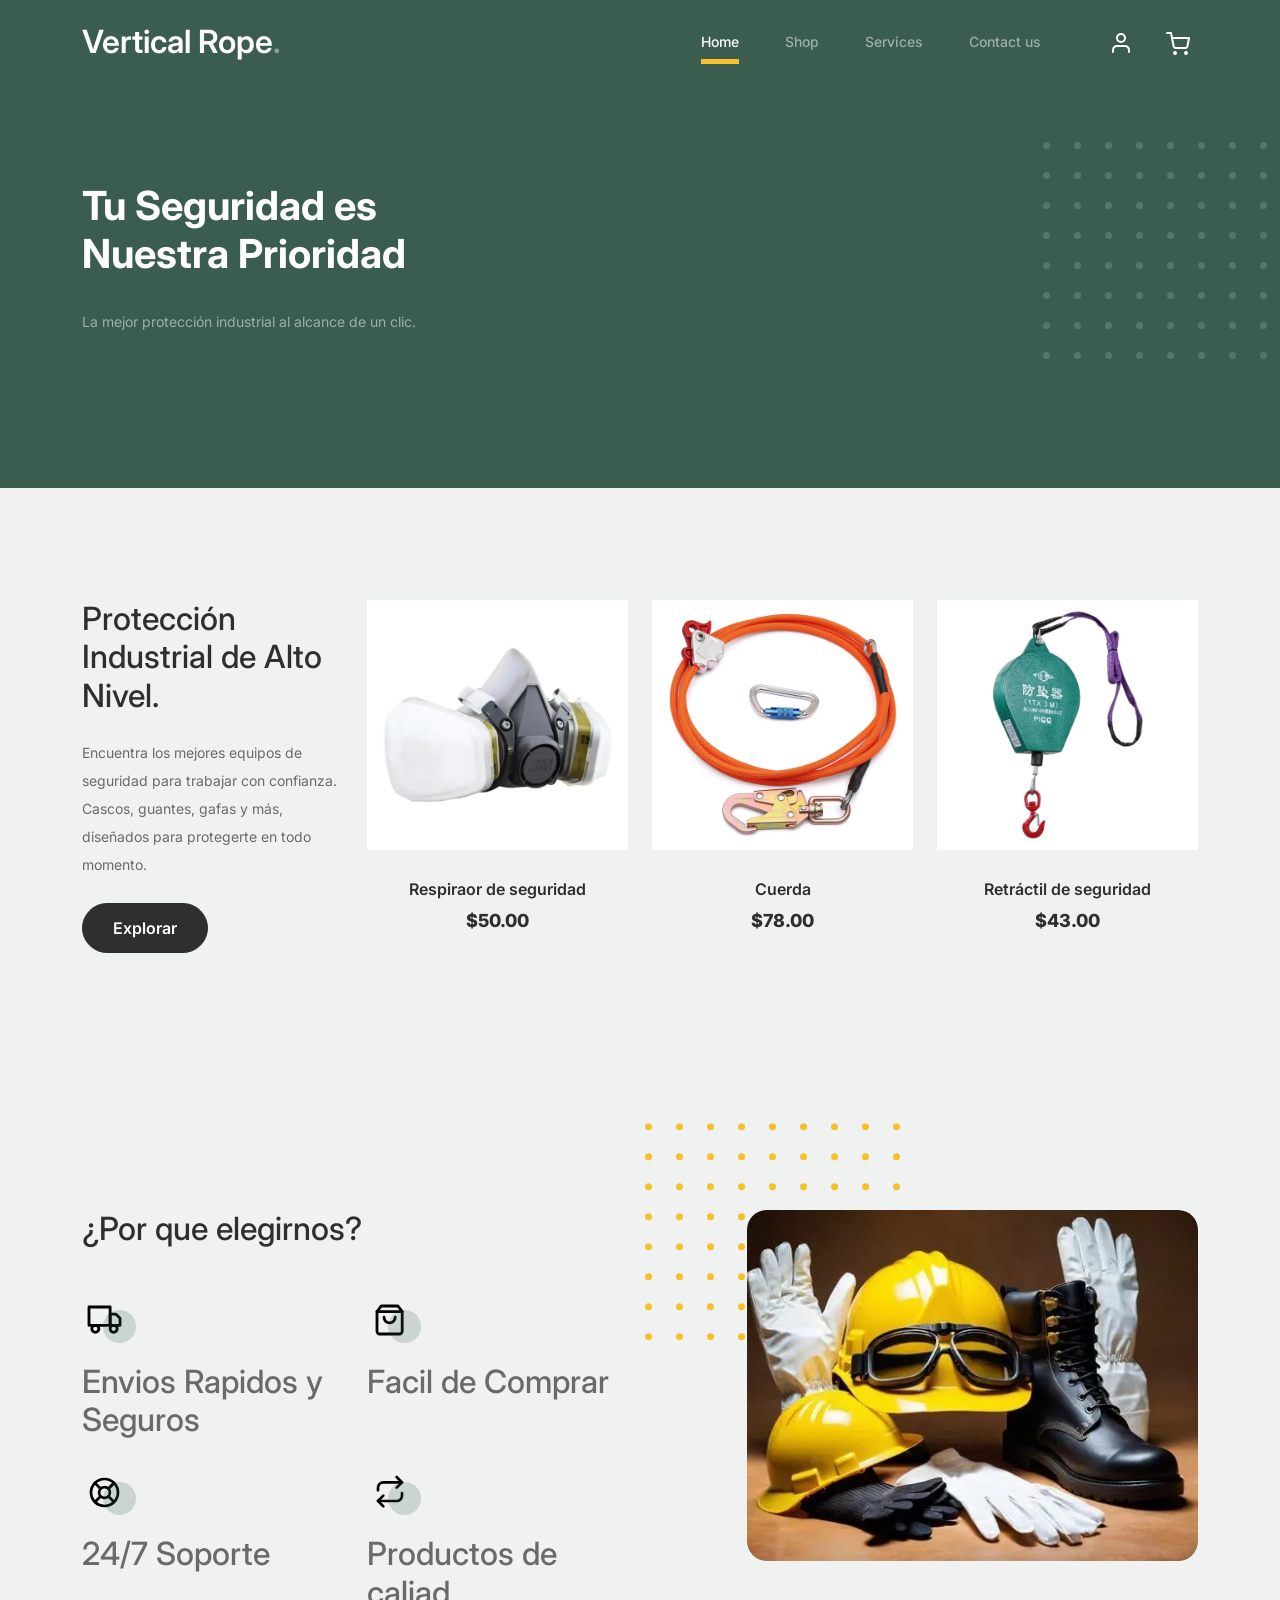
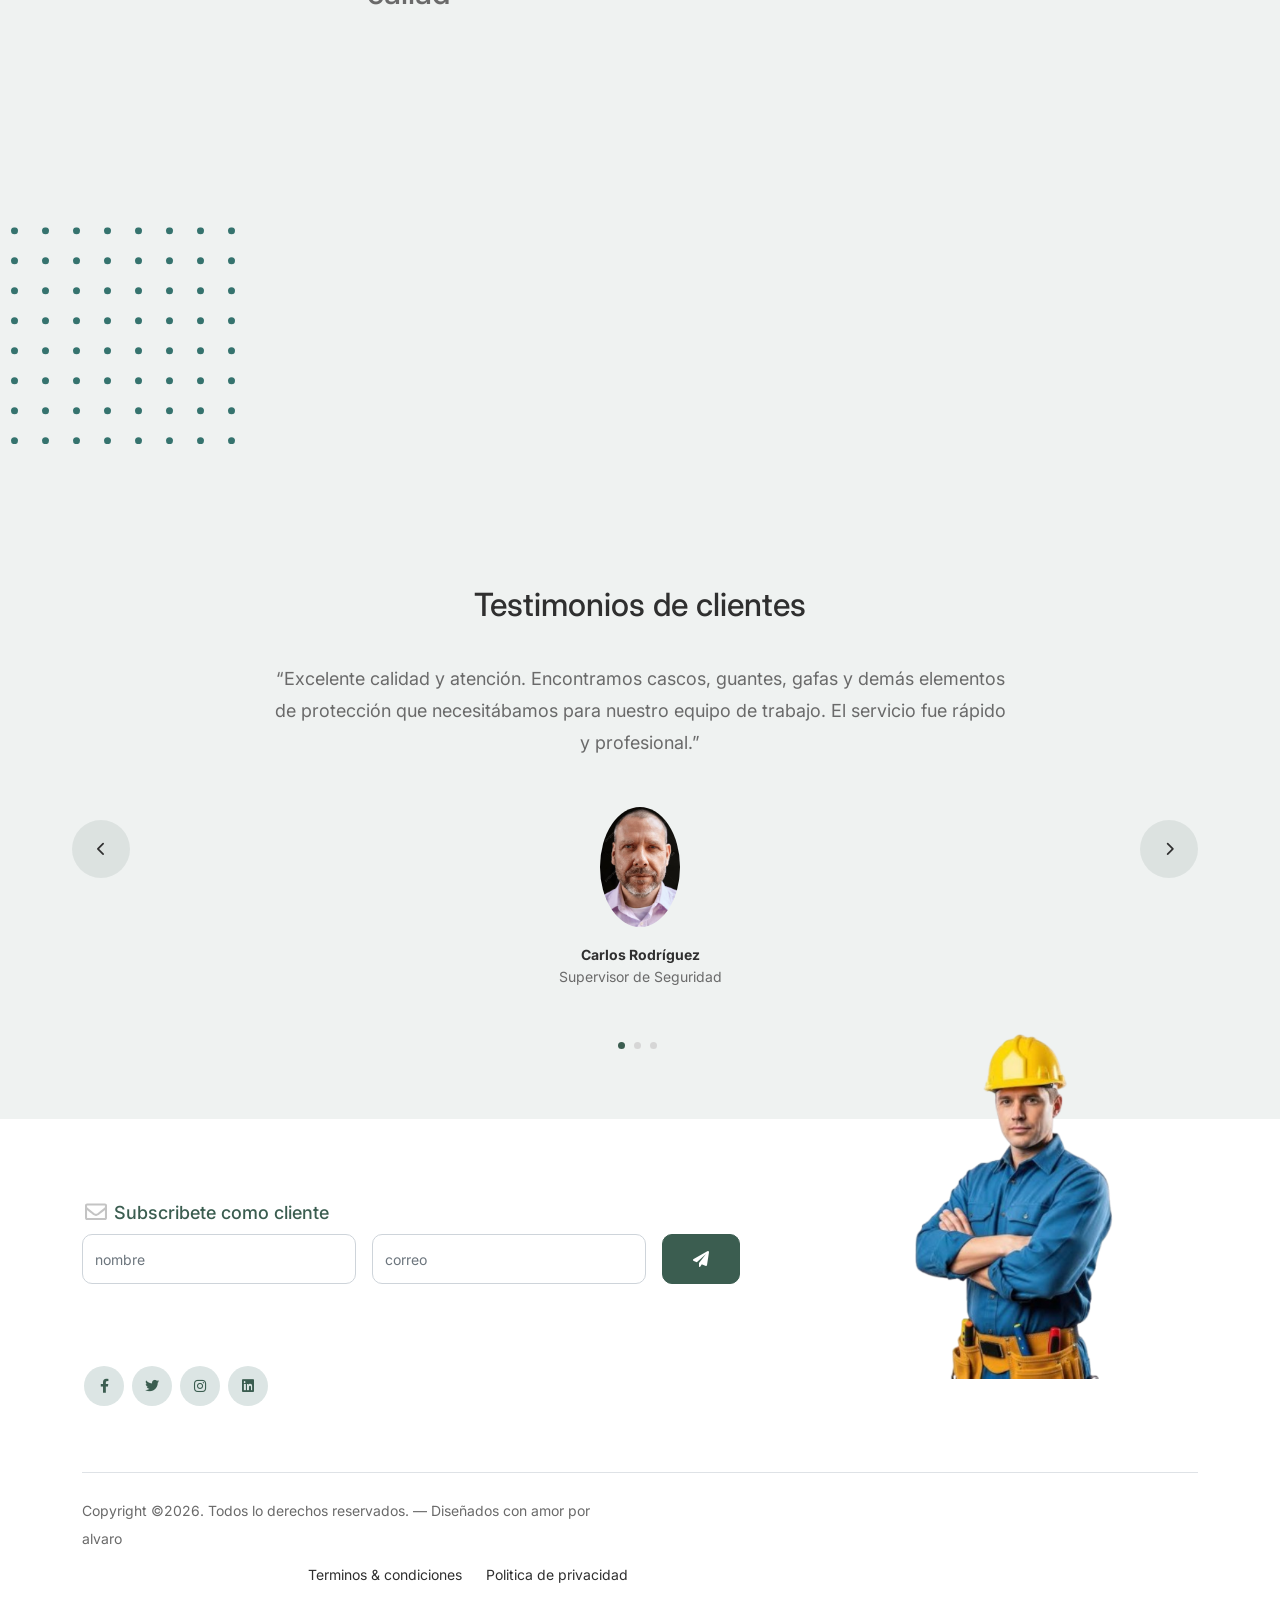
==== index.html @ b24cdbd2 "first commit" ====
<!-- /*
* Bootstrap 5
* Template Name: Furni
* Template Author: Untree.co
* Template URI: https://untree.co/
* License: https://creativecommons.org/licenses/by/3.0/
*/ -->
<!doctype html>
<html lang="en">
<head>
  <meta charset="utf-8">
  <meta name="viewport" content="width=device-width, initial-scale=1, shrink-to-fit=no">
  <meta name="author" content="Untree.co">
  <link rel="shortcut icon" href="favicon.png">

  <meta name="description" content="" />
  <meta name="keywords" content="bootstrap, bootstrap4" />

		<!-- Bootstrap CSS -->
		<link href="css/bootstrap.min.css" rel="stylesheet">
		<link href="https://cdnjs.cloudflare.com/ajax/libs/font-awesome/6.0.0-beta3/css/all.min.css" rel="stylesheet">
		<link href="css/tiny-slider.css" rel="stylesheet">
		<link href="css/style.css" rel="stylesheet">
		<title>Furni Free Bootstrap 5 Template for Furniture and Interior Design Websites by Untree.co </title>
	</head>

	<body>

		<!-- Start Header/Navigation -->
		<nav class="custom-navbar navbar navbar navbar-expand-md navbar-dark bg-dark" arial-label="Furni navigation bar">

			<div class="container">
				<a class="navbar-brand" href="index.html">Vertical Rope<span>.</span></a>

				<button class="navbar-toggler" type="button" data-bs-toggle="collapse" data-bs-target="#navbarsFurni" aria-controls="navbarsFurni" aria-expanded="false" aria-label="Toggle navigation">
					<span class="navbar-toggler-icon"></span>
				</button>

				<div class="collapse navbar-collapse" id="navbarsFurni">
					<ul class="custom-navbar-nav navbar-nav ms-auto mb-2 mb-md-0">
						<li class="nav-item active">
							<a class="nav-link" href="index.html">Home</a>
						</li>
						<li><a class="nav-link" href="shop.html">Shop</a></li>
					
						<li><a class="nav-link" href="services.html">Services</a></li>
						<li><a class="nav-link" href="contact.html">Contact us</a></li>
					</ul>

					<ul class="custom-navbar-cta navbar-nav mb-2 mb-md-0 ms-5">
						<li><a class="nav-link" href="#"><img src="images/user.svg"></a></li>
						<li><a class="nav-link" href="cart.html"><img src="images/cart.svg"></a></li>
					</ul>
				</div>
			</div>
				
		</nav>
		<!-- End Header/Navigation -->

		<!-- Start Hero Section -->
			<div class="hero">
				<div class="container">
					<div class="row justify-content-between">
						<div class="col-lg-5">
							<div class="intro-excerpt">
							
								<h1><span clsas="d-block">Tu Seguridad es Nuestra Prioridad</span></h1>
								<p class="mb-4">La mejor protección industrial al alcance de un clic.</p>
						
							</div>
						</div>
						<div class="col-lg-7">
							<div class="hero-img-wrap">
							</div>
						</div>
					</div>
				</div>
			</div>
		<!-- End Hero Section -->

		<!-- Start Product Section -->
		<div class="product-section">
			<div class="container">
				<div class="row">

					<!-- Start Column 1 -->
					<div class="col-md-12 col-lg-3 mb-5 mb-lg-0">
						<h2 class="mb-4 section-title">Protección Industrial de Alto Nivel.</h2>
						<p class="mb-4"> Encuentra los mejores equipos de seguridad para trabajar con confianza. Cascos, guantes, gafas y más, diseñados para protegerte en todo momento.</p>
						<p><a href="shop.html" class="btn">Explorar</a></p>
					</div> 
					<!-- End Column 1 -->

					<!-- Start Column 2 -->
					<div class="col-12 col-md-4 col-lg-3 mb-5 mb-md-0">
						<a class="product-item" href="cart.html">
							<img src="images/product-1.png" class="img-fluid product-thumbnail">
							<h3 class="product-title">Respiraor de seguridad</h3>
							<strong class="product-price">$50.00</strong>

							<span class="icon-cross">
								<img src="images/cross.svg" class="img-fluid">
							</span>
						</a>
					</div> 
					<!-- End Column 2 -->

					<!-- Start Column 3 -->
					<div class="col-12 col-md-4 col-lg-3 mb-5 mb-md-0">
						<a class="product-item" href="cart.html">
							<img src="images/product-2.png" class="img-fluid product-thumbnail">
							<h3 class="product-title">Cuerda </h3>
							<strong class="product-price">$78.00</strong>

							<span class="icon-cross">
								<img src="images/cross.svg" class="img-fluid">
							</span>
						</a>
					</div>
					<!-- End Column 3 -->

					<!-- Start Column 4 -->
					<div class="col-12 col-md-4 col-lg-3 mb-5 mb-md-0">
						<a class="product-item" href="cart.html">
							<img src="images/product-3.png" class="img-fluid product-thumbnail">
							<h3 class="product-title">Retráctil de seguridad</h3>
							<strong class="product-price">$43.00</strong>

							<span class="icon-cross">
								<img src="images/cross.svg" class="img-fluid">
							</span>
						</a>
					</div>
					<!-- End Column 4 -->

				</div>
			</div>
		</div>
		<!-- End Product Section -->

		<!-- Start Why Choose Us Section -->
		<div class="why-choose-section">
			<div class="container">
				<div class="row justify-content-between">
					<div class="col-lg-6">
						<h2 class="section-title">¿Por que elegirnos? </h2>

						<div class="row my-5">
							<div class="col-6 col-md-6">
								<div class="feature">
									<div class="icon">
										<img src="images/truck.svg" alt="Image" class="imf-fluid">
									</div>
									<h2> Envios Rapidos y Seguros</h2>
								</div>
							</div>

							<div class="col-6 col-md-6">
								<div class="feature">
									<div class="icon">
										<img src="images/bag.svg" alt="Image" class="imf-fluid">
									</div>
									<h2>Facil de Comprar</h3>
								</div>
							</div>

							<div class="col-6 col-md-6">
								<div class="feature">
									<div class="icon">
										<img src="images/support.svg" alt="Image" class="imf-fluid">
									</div>
									<h2>24/7 Soporte</h2>
								</div>
							</div>

							<div class="col-6 col-md-6">
								<div class="feature">
									<div class="icon">
										<img src="images/return.svg" alt="Image" class="imf-fluid">
									</div>
									<h2>Productos de caliad</h2>
								</div>
							</div>

						</div>
					</div>

					<div class="col-lg-5">
						<div class="img-wrap">
							<img src="images/why-choose-us-img.jpg" alt="Image" class="img-fluid">
						</div>
					</div>

				</div>
			</div>
		</div>
		<!-- End Why Choose Us Section -->

		<!-- Start We Help Section -->
		<div class="we-help-section">
			<div class="container">
				<div class="row justify-content-between">
					<div class="col-lg-7 mb-5 mb-lg-0">
						<div class="imgs-grid">
		
				</div>
			</div>
		</div>
		<!-- End We Help Section -->

		<!-- Start Popular Product -->
		<div class="popular-product">
			<div class="container">
				<div class="row">

					
						</div>
					</div>

				</div>
			</div>
		</div>
		<!-- End Popular Product -->

		<!-- Start Testimonial Slider -->
		<div class="testimonial-section">
			<div class="container">
				<div class="row">
					<div class="col-lg-7 mx-auto text-center">
						<h2 class="section-title">Testimonios de clientes </h2>
					</div>
				</div>

				<div class="row justify-content-center">
					<div class="col-lg-12">
						<div class="testimonial-slider-wrap text-center">

							<div id="testimonial-nav">
								<span class="prev" data-controls="prev"><span class="fa fa-chevron-left"></span></span>
								<span class="next" data-controls="next"><span class="fa fa-chevron-right"></span></span>
							</div>

							<div class="testimonial-slider">
								
								<div class="item">
									<div class="row justify-content-center">
										<div class="col-lg-8 mx-auto">

											<div class="testimonial-block text-center">
												<blockquote class="mb-5">
													<p>“Excelente calidad y atención. Encontramos cascos, guantes, gafas y demás elementos de protección que necesitábamos para nuestro equipo de trabajo. El servicio fue rápido y profesional.”</p>
												</blockquote>

												<div class="author-info">
													<div class="author-pic">
														<img src="images/person-1.png" alt="Maria Jones" class="img-fluid">
													</div>
													<h3 class="font-weight-bold">Carlos Rodríguez</h3>
													<span class="position d-block mb-3">Supervisor de Seguridad</span>
												</div>
											</div>

										</div>
									</div>
								</div> 
								<!-- END item -->

								<div class="item">
									<div class="row justify-content-center">
										<div class="col-lg-8 mx-auto">

											<div class="testimonial-block text-center">
												<blockquote class="mb-5">
													<p>“Nos ayudaron a elegir los equipos adecuados para proteger a nuestros trabajadores. La asesoría fue muy buena y los productos cumplen con lo que necesitábamos.”
— María Gómez, Coordinadora de Recursos Humanos</p>
												</blockquote>

												<div class="author-info">
													<div class="author-pic">
														<img src="images/person-2.png" alt="Maria Jones" class="img-fluid">
													</div>
													<h3 class="font-weight-bold">María Gómez</h3>
													<span class="position d-block mb-3">Coordinadora de Recursos Humanos</span>
												</div>
											</div>

										</div>
									</div>
								</div> 
								<!-- END item -->

								<div class="item">
									<div class="row justify-content-center">
										<div class="col-lg-8 mx-auto">

											<div class="testimonial-block text-center">
												<blockquote class="mb-5">
													<p>“Muy satisfechos con el servicio. Además de ofrecer elementos de protección industrial, brindan una excelente asesoría para mejorar la seguridad en el lugar de trabajo.”</p>
												</blockquote>

												<div class="author-info">
													<div class="author-pic">
														<img src="images/person-3.png" alt="Maria Jones" class="img-fluid">
													</div>
													<h3 class="font-weight-bold">Andrés Martínez </h3>
													<span class="position d-block mb-3">Administrador de Empresa.</span>
												</div>
											</div>

										</div>
									</div>
								</div> 
								<!-- END item -->

							</div>

						</div>
					</div>
				</div>
			</div>
		</div>
		<!-- End Testimonial Slider -->
		 		<!-- Start Footer Section -->
		<footer class="footer-section">
			<div class="container relative">

				<div class="sofa-img">
					<img src="images/sofa.png" alt="Image" class="img-fluid">
				</div>

				<div class="row">
					<div class="col-lg-8">
						<div class="subscription-form">
							<h3 class="d-flex align-items-center"><span class="me-1"><img src="images/envelope-outline.svg" alt="Image" class="img-fluid"></span><span>Subscribete como cliente </span></h3>

							<form action="#" class="row g-3">
								<div class="col-auto">
									<input type="text" class="form-control" placeholder="nombre">
								</div>
								<div class="col-auto">
									<input type="email" class="form-control" placeholder="correo ">
								</div>
								<div class="col-auto">
									<button class="btn btn-primary">
										<span class="fa fa-paper-plane"></span>
									</button>
								</div>
							</form>

						</div>
					</div>
				</div>

				<div class="row g-5 mb-5">
					<div class="col-lg-4">
	
						<ul class="list-unstyled custom-social">
							<li><a href="#"><span class="fa fa-brands fa-facebook-f"></span></a></li>
							<li><a href="#"><span class="fa fa-brands fa-twitter"></span></a></li>
							<li><a href="#"><span class="fa fa-brands fa-instagram"></span></a></li>
							<li><a href="#"><span class="fa fa-brands fa-linkedin"></span></a></li>
						</ul>
					</div>

					

					
				</div>

				<div class="border-top copyright">
					<div class="row pt-4">
						<div class="col-lg-6">
							<p class="mb-2 text-center text-lg-start">Copyright &copy;<script>document.write(new Date().getFullYear());</script>. Todos lo derechos reservados. &mdash; Diseñados con amor por  </a> alvaro<a </a>  <!-- License information: https://untree.co/license/ -->
            </p>
						</div>

						<div class="col-lg-6 text-center text-lg-end">
							<ul class="list-unstyled d-inline-flex ms-auto">
								<li class="me-4"><a href="#">Terminos &amp; condiciones </a></li>
								<li><a href="#">Politica de privacidad</a></li>
							</ul>
						</div>

					</div>
				</div>

			</div>
		</footer>
		<!-- End Footer Section -->	


		

					<div class="col-md-6 text-start text-md-end">
					</div>
				</div>


				</div>
			</div>
		</div>

		<!-- Start Footer Section -->
		<footer class="footer-section">
			<div class="container relative">

				

					


		<script src="js/bootstrap.bundle.min.js"></script>
		<script src="js/tiny-slider.js"></script>
		<script src="js/custom.js"></script>
	</body>

</html>
---- css/tiny-slider.css ----
.tns-outer{padding:0 !important}.tns-outer [hidden]{display:none !important}.tns-outer [aria-controls],.tns-outer [data-action]{cursor:pointer}.tns-slider{-webkit-transition:all 0s;-moz-transition:all 0s;transition:all 0s}.tns-slider>.tns-item{-webkit-box-sizing:border-box;-moz-box-sizing:border-box;box-sizing:border-box}.tns-horizontal.tns-subpixel{white-space:nowrap}.tns-horizontal.tns-subpixel>.tns-item{display:inline-block;vertical-align:top;white-space:normal}.tns-horizontal.tns-no-subpixel:after{content:'';display:table;clear:both}.tns-horizontal.tns-no-subpixel>.tns-item{float:left}.tns-horizontal.tns-carousel.tns-no-subpixel>.tns-item{margin-right:-100%}.tns-no-calc{position:relative;left:0}.tns-gallery{position:relative;left:0;min-height:1px}.tns-gallery>.tns-item{position:absolute;left:-100%;-webkit-transition:transform 0s, opacity 0s;-moz-transition:transform 0s, opacity 0s;transition:transform 0s, opacity 0s}.tns-gallery>.tns-slide-active{position:relative;left:auto !important}.tns-gallery>.tns-moving{-webkit-transition:all 0.25s;-moz-transition:all 0.25s;transition:all 0.25s}.tns-autowidth{display:inline-block}.tns-lazy-img{-webkit-transition:opacity 0.6s;-moz-transition:opacity 0.6s;transition:opacity 0.6s;opacity:0.6}.tns-lazy-img.tns-complete{opacity:1}.tns-ah{-webkit-transition:height 0s;-moz-transition:height 0s;transition:height 0s}.tns-ovh{overflow:hidden}.tns-visually-hidden{position:absolute;left:-10000em}.tns-transparent{opacity:0;visibility:hidden}.tns-fadeIn{opacity:1;filter:alpha(opacity=100);z-index:0}.tns-normal,.tns-fadeOut{opacity:0;filter:alpha(opacity=0);z-index:-1}.tns-vpfix{white-space:nowrap}.tns-vpfix>div,.tns-vpfix>li{display:inline-block}.tns-t-subp2{margin:0 auto;width:310px;position:relative;height:10px;overflow:hidden}.tns-t-ct{width:2333.3333333%;width:-webkit-calc(100% * 70 / 3);width:-moz-calc(100% * 70 / 3);width:calc(100% * 70 / 3);position:absolute;right:0}.tns-t-ct:after{content:'';display:table;clear:both}.tns-t-ct>div{width:1.4285714%;width:-webkit-calc(100% / 70);width:-moz-calc(100% / 70);width:calc(100% / 70);height:10px;float:left}

/*# sourceMappingURL=sourcemaps/tiny-slider.css.map */
---- css/style.css ----
/*
* Template Name: UntreeStore
* Template Author: Untree.co
* Author URI: https://untree.co/
* License: https://creativecommons.org/licenses/by/3.0/
*/
@import url("https://fonts.googleapis.com/css2?family=Inter:wght@400;500;600;700;800&display=swap");
body {
  overflow-x: hidden;
  position: relative; }

body {
  font-family: "Inter", sans-serif;
  font-weight: 400;
  line-height: 28px;
  color: #6a6a6a;
  font-size: 14px;
  background-color: #eff2f1; }

a {
  text-decoration: none;
  -webkit-transition: .3s all ease;
  -o-transition: .3s all ease;
  transition: .3s all ease;
  color: #2f2f2f;
  text-decoration: underline; }
  a:hover {
    color: #2f2f2f;
    text-decoration: none; }
  a.more {
    font-weight: 600; }

.custom-navbar {
  background: #3b5d50 !important;
  padding-top: 20px;
  padding-bottom: 20px; }
  .custom-navbar .navbar-brand {
    font-size: 32px;
    font-weight: 600; }
    .custom-navbar .navbar-brand > span {
      opacity: .4; }
  .custom-navbar .navbar-toggler {
    border-color: transparent; }
    .custom-navbar .navbar-toggler:active, .custom-navbar .navbar-toggler:focus {
      -webkit-box-shadow: none;
      box-shadow: none;
      outline: none; }
  @media (min-width: 992px) {
    .custom-navbar .custom-navbar-nav li {
      margin-left: 15px;
      margin-right: 15px; } }
  .custom-navbar .custom-navbar-nav li a {
    font-weight: 500;
    color: #ffffff !important;
    opacity: .5;
    -webkit-transition: .3s all ease;
    -o-transition: .3s all ease;
    transition: .3s all ease;
    position: relative; }
    @media (min-width: 768px) {
      .custom-navbar .custom-navbar-nav li a:before {
        content: "";
        position: absolute;
        bottom: 0;
        left: 8px;
        right: 8px;
        background: #f9bf29;
        height: 5px;
        opacity: 1;
        visibility: visible;
        width: 0;
        -webkit-transition: .15s all ease-out;
        -o-transition: .15s all ease-out;
        transition: .15s all ease-out; } }
    .custom-navbar .custom-navbar-nav li a:hover {
      opacity: 1; }
      .custom-navbar .custom-navbar-nav li a:hover:before {
        width: calc(100% - 16px); }
  .custom-navbar .custom-navbar-nav li.active a {
    opacity: 1; }
    .custom-navbar .custom-navbar-nav li.active a:before {
      width: calc(100% - 16px); }
  .custom-navbar .custom-navbar-cta {
    margin-left: 0 !important;
    -webkit-box-orient: horizontal;
    -webkit-box-direction: normal;
    -ms-flex-direction: row;
    flex-direction: row; }
    @media (min-width: 768px) {
      .custom-navbar .custom-navbar-cta {
        margin-left: 40px !important; } }
    .custom-navbar .custom-navbar-cta li {
      margin-left: 0px;
      margin-right: 0px; }
      .custom-navbar .custom-navbar-cta li:first-child {
        margin-right: 20px; }

.hero {
  background: #3b5d50;
  padding: calc(4rem - 30px) 0 0rem 0; }
  @media (min-width: 768px) {
    .hero {
      padding: calc(4rem - 30px) 0 4rem 0; } }
  @media (min-width: 992px) {
    .hero {
      padding: calc(8rem - 30px) 0 8rem 0; } }
  .hero .intro-excerpt {
    position: relative;
    z-index: 4; }
    @media (min-width: 992px) {
      .hero .intro-excerpt {
        max-width: 450px; } }
  .hero h1 {
    font-weight: 700;
    color: #ffffff;
    margin-bottom: 30px; }
    @media (min-width: 1400px) {
      .hero h1 {
        font-size: 54px; } }
  .hero p {
    color: rgba(255, 255, 255, 0.5);
    margin-botom: 30px; }
  .hero .hero-img-wrap {
    position: relative; }
    .hero .hero-img-wrap img {
      position: relative;
      top: 0px;
      right: 0px;
      z-index: 2;
      max-width: 780px;
      left: -20px; }
      @media (min-width: 768px) {
        .hero .hero-img-wrap img {
          right: 0px;
          left: -100px; } }
      @media (min-width: 992px) {
        .hero .hero-img-wrap img {
          left: 0px;
          top: -80px;
          position: absolute;
          right: -50px; } }
      @media (min-width: 1200px) {
        .hero .hero-img-wrap img {
          left: 0px;
          top: -80px;
          right: -100px; } }
    .hero .hero-img-wrap:after {
      content: "";
      position: absolute;
      width: 255px;
      height: 217px;
      background-image: url("../images/dots-light.svg");
      background-size: contain;
      background-repeat: no-repeat;
      right: -100px;
      top: -0px; }
      @media (min-width: 1200px) {
        .hero .hero-img-wrap:after {
          top: -40px; } }

.btn {
  font-weight: 600;
  padding: 12px 30px;
  border-radius: 30px;
  color: #ffffff;
  background: #2f2f2f;
  border-color: #2f2f2f; }
  .btn:hover {
    color: #ffffff;
    background: #222222;
    border-color: #222222; }
  .btn:active, .btn:focus {
    outline: none !important;
    -webkit-box-shadow: none;
    box-shadow: none; }
  .btn.btn-primary {
    background: #3b5d50;
    border-color: #3b5d50; }
    .btn.btn-primary:hover {
      background: #314d43;
      border-color: #314d43; }
  .btn.btn-secondary {
    color: #2f2f2f;
    background: #f9bf29;
    border-color: #f9bf29; }
    .btn.btn-secondary:hover {
      background: #f8b810;
      border-color: #f8b810; }
  .btn.btn-white-outline {
    background: transparent;
    border-width: 2px;
    border-color: rgba(255, 255, 255, 0.3); }
    .btn.btn-white-outline:hover {
      border-color: white;
      color: #ffffff; }

.section-title {
  color: #2f2f2f; }

.product-section {
  padding: 7rem 0; }
  .product-section .product-item {
    text-align: center;
    text-decoration: none;
    display: block;
    position: relative;
    padding-bottom: 50px;
    cursor: pointer; }
    .product-section .product-item .product-thumbnail {
      margin-bottom: 30px;
      position: relative;
      top: 0;
      -webkit-transition: .3s all ease;
      -o-transition: .3s all ease;
      transition: .3s all ease; }
    .product-section .product-item h3 {
      font-weight: 600;
      font-size: 16px; }
    .product-section .product-item strong {
      font-weight: 800 !important;
      font-size: 18px !important; }
    .product-section .product-item h3, .product-section .product-item strong {
      color: #2f2f2f;
      text-decoration: none; }
    .product-section .product-item .icon-cross {
      position: absolute;
      width: 35px;
      height: 35px;
      display: inline-block;
      background: #2f2f2f;
      bottom: 15px;
      left: 50%;
      -webkit-transform: translateX(-50%);
      -ms-transform: translateX(-50%);
      transform: translateX(-50%);
      margin-bottom: -17.5px;
      border-radius: 50%;
      opacity: 0;
      visibility: hidden;
      -webkit-transition: .3s all ease;
      -o-transition: .3s all ease;
      transition: .3s all ease; }
      .product-section .product-item .icon-cross img {
        position: absolute;
        left: 50%;
        top: 50%;
        -webkit-transform: translate(-50%, -50%);
        -ms-transform: translate(-50%, -50%);
        transform: translate(-50%, -50%); }
    .product-section .product-item:before {
      bottom: 0;
      left: 0;
      right: 0;
      position: absolute;
      content: "";
      background: #dce5e4;
      height: 0%;
      z-index: -1;
      border-radius: 10px;
      -webkit-transition: .3s all ease;
      -o-transition: .3s all ease;
      transition: .3s all ease; }
    .product-section .product-item:hover .product-thumbnail {
      top: -25px; }
    .product-section .product-item:hover .icon-cross {
      bottom: 0;
      opacity: 1;
      visibility: visible; }
    .product-section .product-item:hover:before {
      height: 70%; }

.why-choose-section {
  padding: 7rem 0; }
  .why-choose-section .img-wrap {
    position: relative; }
    .why-choose-section .img-wrap:before {
      position: absolute;
      content: "";
      width: 255px;
      height: 217px;
      background-image: url("../images/dots-yellow.svg");
      background-repeat: no-repeat;
      background-size: contain;
      -webkit-transform: translate(-40%, -40%);
      -ms-transform: translate(-40%, -40%);
      transform: translate(-40%, -40%);
      z-index: -1; }
    .why-choose-section .img-wrap img {
      border-radius: 20px; }

.feature {
  margin-bottom: 30px; }
  .feature .icon {
    display: inline-block;
    position: relative;
    margin-bottom: 20px; }
    .feature .icon:before {
      content: "";
      width: 33px;
      height: 33px;
      position: absolute;
      background: rgba(59, 93, 80, 0.2);
      border-radius: 50%;
      right: -8px;
      bottom: 0; }
  .feature h3 {
    font-size: 14px;
    color: #2f2f2f; }
  .feature p {
    font-size: 14px;
    line-height: 22px;
    color: #6a6a6a; }

.we-help-section {
  padding: 7rem 0; }
  .we-help-section .imgs-grid {
    display: -ms-grid;
    display: grid;
    -ms-grid-columns: (1fr)[27];
    grid-template-columns: repeat(27, 1fr);
    position: relative; }
    .we-help-section .imgs-grid:before {
      position: absolute;
      content: "";
      width: 255px;
      height: 217px;
      background-image: url("../images/dots-green.svg");
      background-size: contain;
      background-repeat: no-repeat;
      -webkit-transform: translate(-40%, -40%);
      -ms-transform: translate(-40%, -40%);
      transform: translate(-40%, -40%);
      z-index: -1; }
    .we-help-section .imgs-grid .grid {
      position: relative; }
      .we-help-section .imgs-grid .grid img {
        border-radius: 20px;
        max-width: 100%; }
      .we-help-section .imgs-grid .grid.grid-1 {
        -ms-grid-column: 1;
        -ms-grid-column-span: 18;
        grid-column: 1 / span 18;
        -ms-grid-row: 1;
        -ms-grid-row-span: 27;
        grid-row: 1 / span 27; }
      .we-help-section .imgs-grid .grid.grid-2 {
        -ms-grid-column: 19;
        -ms-grid-column-span: 27;
        grid-column: 19 / span 27;
        -ms-grid-row: 1;
        -ms-grid-row-span: 5;
        grid-row: 1 / span 5;
        padding-left: 20px; }
      .we-help-section .imgs-grid .grid.grid-3 {
        -ms-grid-column: 14;
        -ms-grid-column-span: 16;
        grid-column: 14 / span 16;
        -ms-grid-row: 6;
        -ms-grid-row-span: 27;
        grid-row: 6 / span 27;
        padding-top: 20px; }

.custom-list {
  width: 100%; }
  .custom-list li {
    display: inline-block;
    width: calc(50% - 20px);
    margin-bottom: 12px;
    line-height: 1.5;
    position: relative;
    padding-left: 20px; }
    .custom-list li:before {
      content: "";
      width: 8px;
      height: 8px;
      border-radius: 50%;
      border: 2px solid #3b5d50;
      position: absolute;
      left: 0;
      top: 8px; }

.popular-product {
  padding: 0 0 7rem 0; }
  .popular-product .product-item-sm h3 {
    font-size: 14px;
    font-weight: 700;
    color: #2f2f2f; }
  .popular-product .product-item-sm a {
    text-decoration: none;
    color: #2f2f2f;
    -webkit-transition: .3s all ease;
    -o-transition: .3s all ease;
    transition: .3s all ease; }
    .popular-product .product-item-sm a:hover {
      color: rgba(47, 47, 47, 0.5); }
  .popular-product .product-item-sm p {
    line-height: 1.4;
    margin-bottom: 10px;
    font-size: 14px; }
  .popular-product .product-item-sm .thumbnail {
    margin-right: 10px;
    -webkit-box-flex: 0;
    -ms-flex: 0 0 120px;
    flex: 0 0 120px;
    position: relative; }
    .popular-product .product-item-sm .thumbnail:before {
      content: "";
      position: absolute;
      border-radius: 20px;
      background: #dce5e4;
      width: 98px;
      height: 98px;
      top: 50%;
      left: 50%;
      -webkit-transform: translate(-50%, -50%);
      -ms-transform: translate(-50%, -50%);
      transform: translate(-50%, -50%);
      z-index: -1; }

.testimonial-section {
  padding: 3rem 0 7rem 0; }

.testimonial-slider-wrap {
  position: relative; }
  .testimonial-slider-wrap .tns-inner {
    padding-top: 30px; }
  .testimonial-slider-wrap .item .testimonial-block blockquote {
    font-size: 16px; }
    @media (min-width: 768px) {
      .testimonial-slider-wrap .item .testimonial-block blockquote {
        line-height: 32px;
        font-size: 18px; } }
  .testimonial-slider-wrap .item .testimonial-block .author-info .author-pic {
    margin-bottom: 20px; }
    .testimonial-slider-wrap .item .testimonial-block .author-info .author-pic img {
      max-width: 80px;
      border-radius: 50%; }
  .testimonial-slider-wrap .item .testimonial-block .author-info h3 {
    font-size: 14px;
    font-weight: 700;
    color: #2f2f2f;
    margin-bottom: 0; }
  .testimonial-slider-wrap #testimonial-nav {
    position: absolute;
    top: 50%;
    z-index: 99;
    width: 100%;
    display: none; }
    @media (min-width: 768px) {
      .testimonial-slider-wrap #testimonial-nav {
        display: block; } }
    .testimonial-slider-wrap #testimonial-nav > span {
      cursor: pointer;
      position: absolute;
      width: 58px;
      height: 58px;
      line-height: 58px;
      border-radius: 50%;
      background: rgba(59, 93, 80, 0.1);
      color: #2f2f2f;
      -webkit-transition: .3s all ease;
      -o-transition: .3s all ease;
      transition: .3s all ease; }
      .testimonial-slider-wrap #testimonial-nav > span:hover {
        background: #3b5d50;
        color: #ffffff; }
    .testimonial-slider-wrap #testimonial-nav .prev {
      left: -10px; }
    .testimonial-slider-wrap #testimonial-nav .next {
      right: 0; }
  .testimonial-slider-wrap .tns-nav {
    position: absolute;
    bottom: -50px;
    left: 50%;
    -webkit-transform: translateX(-50%);
    -ms-transform: translateX(-50%);
    transform: translateX(-50%); }
    .testimonial-slider-wrap .tns-nav button {
      background: none;
      border: none;
      display: inline-block;
      position: relative;
      width: 0 !important;
      height: 7px !important;
      margin: 2px; }
      .testimonial-slider-wrap .tns-nav button:active, .testimonial-slider-wrap .tns-nav button:focus, .testimonial-slider-wrap .tns-nav button:hover {
        outline: none;
        -webkit-box-shadow: none;
        box-shadow: none;
        background: none; }
      .testimonial-slider-wrap .tns-nav button:before {
        display: block;
        width: 7px;
        height: 7px;
        left: 0;
        top: 0;
        position: absolute;
        content: "";
        border-radius: 50%;
        -webkit-transition: .3s all ease;
        -o-transition: .3s all ease;
        transition: .3s all ease;
        background-color: #d6d6d6; }
      .testimonial-slider-wrap .tns-nav button:hover:before, .testimonial-slider-wrap .tns-nav button.tns-nav-active:before {
        background-color: #3b5d50; }

.before-footer-section {
  padding: 7rem 0 12rem 0 !important; }

.blog-section {
  padding: 7rem 0 12rem 0; }
  .blog-section .post-entry a {
    text-decoration: none; }
  .blog-section .post-entry .post-thumbnail {
    display: block;
    margin-bottom: 20px; }
    .blog-section .post-entry .post-thumbnail img {
      border-radius: 20px;
      -webkit-transition: .3s all ease;
      -o-transition: .3s all ease;
      transition: .3s all ease; }
  .blog-section .post-entry .post-content-entry {
    padding-left: 15px;
    padding-right: 15px; }
    .blog-section .post-entry .post-content-entry h3 {
      font-size: 16px;
      margin-bottom: 0;
      font-weight: 600;
      margin-bottom: 7px; }
    .blog-section .post-entry .post-content-entry .meta {
      font-size: 14px; }
      .blog-section .post-entry .post-content-entry .meta a {
        font-weight: 600; }
  .blog-section .post-entry:hover .post-thumbnail img, .blog-section .post-entry:focus .post-thumbnail img {
    opacity: .7; }

.footer-section {
  padding: 80px 0;
  background: #ffffff; }
  .footer-section .relative {
    position: relative; }
  .footer-section a {
    text-decoration: none;
    color: #2f2f2f;
    -webkit-transition: .3s all ease;
    -o-transition: .3s all ease;
    transition: .3s all ease; }
    .footer-section a:hover {
      color: rgba(47, 47, 47, 0.5); }
  .footer-section .subscription-form {
    margin-bottom: 40px;
    position: relative;
    z-index: 2;
    margin-top: 100px; }
    @media (min-width: 992px) {
      .footer-section .subscription-form {
        margin-top: 0px;
        margin-bottom: 80px; } }
    .footer-section .subscription-form h3 {
      font-size: 18px;
      font-weight: 500;
      color: #3b5d50; }
    .footer-section .subscription-form .form-control {
      height: 50px;
      border-radius: 10px;
      font-family: "Inter", sans-serif; }
      .footer-section .subscription-form .form-control:active, .footer-section .subscription-form .form-control:focus {
        outline: none;
        -webkit-box-shadow: none;
        box-shadow: none;
        border-color: #3b5d50;
        -webkit-box-shadow: 0 1px 4px 0 rgba(0, 0, 0, 0.2);
        box-shadow: 0 1px 4px 0 rgba(0, 0, 0, 0.2); }
      .footer-section .subscription-form .form-control::-webkit-input-placeholder {
        font-size: 14px; }
      .footer-section .subscription-form .form-control::-moz-placeholder {
        font-size: 14px; }
      .footer-section .subscription-form .form-control:-ms-input-placeholder {
        font-size: 14px; }
      .footer-section .subscription-form .form-control:-moz-placeholder {
        font-size: 14px; }
    .footer-section .subscription-form .btn {
      border-radius: 10px !important; }
  .footer-section .sofa-img {
    position: absolute;
    top: -200px;
    z-index: 1;
    right: 0; }
    .footer-section .sofa-img img {
      max-width: 380px; }
  .footer-section .links-wrap {
    margin-top: 0px; }
    @media (min-width: 992px) {
      .footer-section .links-wrap {
        margin-top: 54px; } }
    .footer-section .links-wrap ul li {
      margin-bottom: 10px; }
  .footer-section .footer-logo-wrap .footer-logo {
    font-size: 32px;
    font-weight: 500;
    text-decoration: none;
    color: #3b5d50; }
  .footer-section .custom-social li {
    margin: 2px;
    display: inline-block; }
    .footer-section .custom-social li a {
      width: 40px;
      height: 40px;
      text-align: center;
      line-height: 40px;
      display: inline-block;
      background: #dce5e4;
      color: #3b5d50;
      border-radius: 50%; }
      .footer-section .custom-social li a:hover {
        background: #3b5d50;
        color: #ffffff; }
  .footer-section .border-top {
    border-color: #dce5e4; }
    .footer-section .border-top.copyright {
      font-size: 14px !important; }

.untree_co-section {
  padding: 7rem 0; }

.form-control {
  height: 50px;
  border-radius: 10px;
  font-family: "Inter", sans-serif; }
  .form-control:active, .form-control:focus {
    outline: none;
    -webkit-box-shadow: none;
    box-shadow: none;
    border-color: #3b5d50;
    -webkit-box-shadow: 0 1px 4px 0 rgba(0, 0, 0, 0.2);
    box-shadow: 0 1px 4px 0 rgba(0, 0, 0, 0.2); }
  .form-control::-webkit-input-placeholder {
    font-size: 14px; }
  .form-control::-moz-placeholder {
    font-size: 14px; }
  .form-control:-ms-input-placeholder {
    font-size: 14px; }
  .form-control:-moz-placeholder {
    font-size: 14px; }

.service {
  line-height: 1.5; }
  .service .service-icon {
    border-radius: 10px;
    -webkit-box-flex: 0;
    -ms-flex: 0 0 50px;
    flex: 0 0 50px;
    height: 50px;
    line-height: 50px;
    text-align: center;
    background: #3b5d50;
    margin-right: 20px;
    color: #ffffff; }

textarea {
  height: auto !important; }

.site-blocks-table {
  overflow: auto; }
  .site-blocks-table .product-thumbnail {
    width: 200px; }
  .site-blocks-table .btn {
    padding: 2px 10px; }
  .site-blocks-table thead th {
    padding: 30px;
    text-align: center;
    border-width: 0px !important;
    vertical-align: middle;
    color: rgba(0, 0, 0, 0.8);
    font-size: 18px; }
  .site-blocks-table td {
    padding: 20px;
    text-align: center;
    vertical-align: middle;
    color: rgba(0, 0, 0, 0.8); }
  .site-blocks-table tbody tr:first-child td {
    border-top: 1px solid #3b5d50 !important; }
  .site-blocks-table .btn {
    background: none !important;
    color: #000000;
    border: none;
    height: auto !important; }

.site-block-order-table th {
  border-top: none !important;
  border-bottom-width: 1px !important; }

.site-block-order-table td, .site-block-order-table th {
  color: #000000; }

.couponcode-wrap input {
  border-radius: 10px !important; }

.text-primary {
  color: #3b5d50 !important; }

.thankyou-icon {
  position: relative;
  color: #3b5d50; }
  .thankyou-icon:before {
    position: absolute;
    content: "";
    width: 50px;
    height: 50px;
    border-radius: 50%;
    background: rgba(59, 93, 80, 0.2); }

    /* Imagen de los servicios */
.product-item img {
    width: 100%;
    height: 250px;
    object-fit: contain;
    display: block;
    background: #ffffff;
}

/* Contenedor de la imagen */
.product-item .product-thumbnail {
    width: 100%;
    height: 250px;
    display: flex;
    align-items: center;
    justify-content: center;
    overflow: hidden;
    background: #ffffff;
}

/* Imagen específica product-11.png */
img[src*="product-11.png"] {
    width: 100%;
    height: 250px;
    object-fit: contain;
    display: block;
  
}

img[src*="product-22.png"] {
    width: 100%;
    height: 250px;
    object-fit: cover;
}
img[src*="product-33.png"] {
    width: 100%;
    height: 250px;
    object-fit: cover;
}
img[src*="product-44.png"] {
    width: 100%;
    height: 250px;
    object-fit: cover;
}
img[src*="product-55.png"] {
    width: 100%;
    height: 250px;
    object-fit: cover;
}
img[src*="product-66.png"] {
    width: 100%;
    height: 250px;
    object-fit: cover;
}
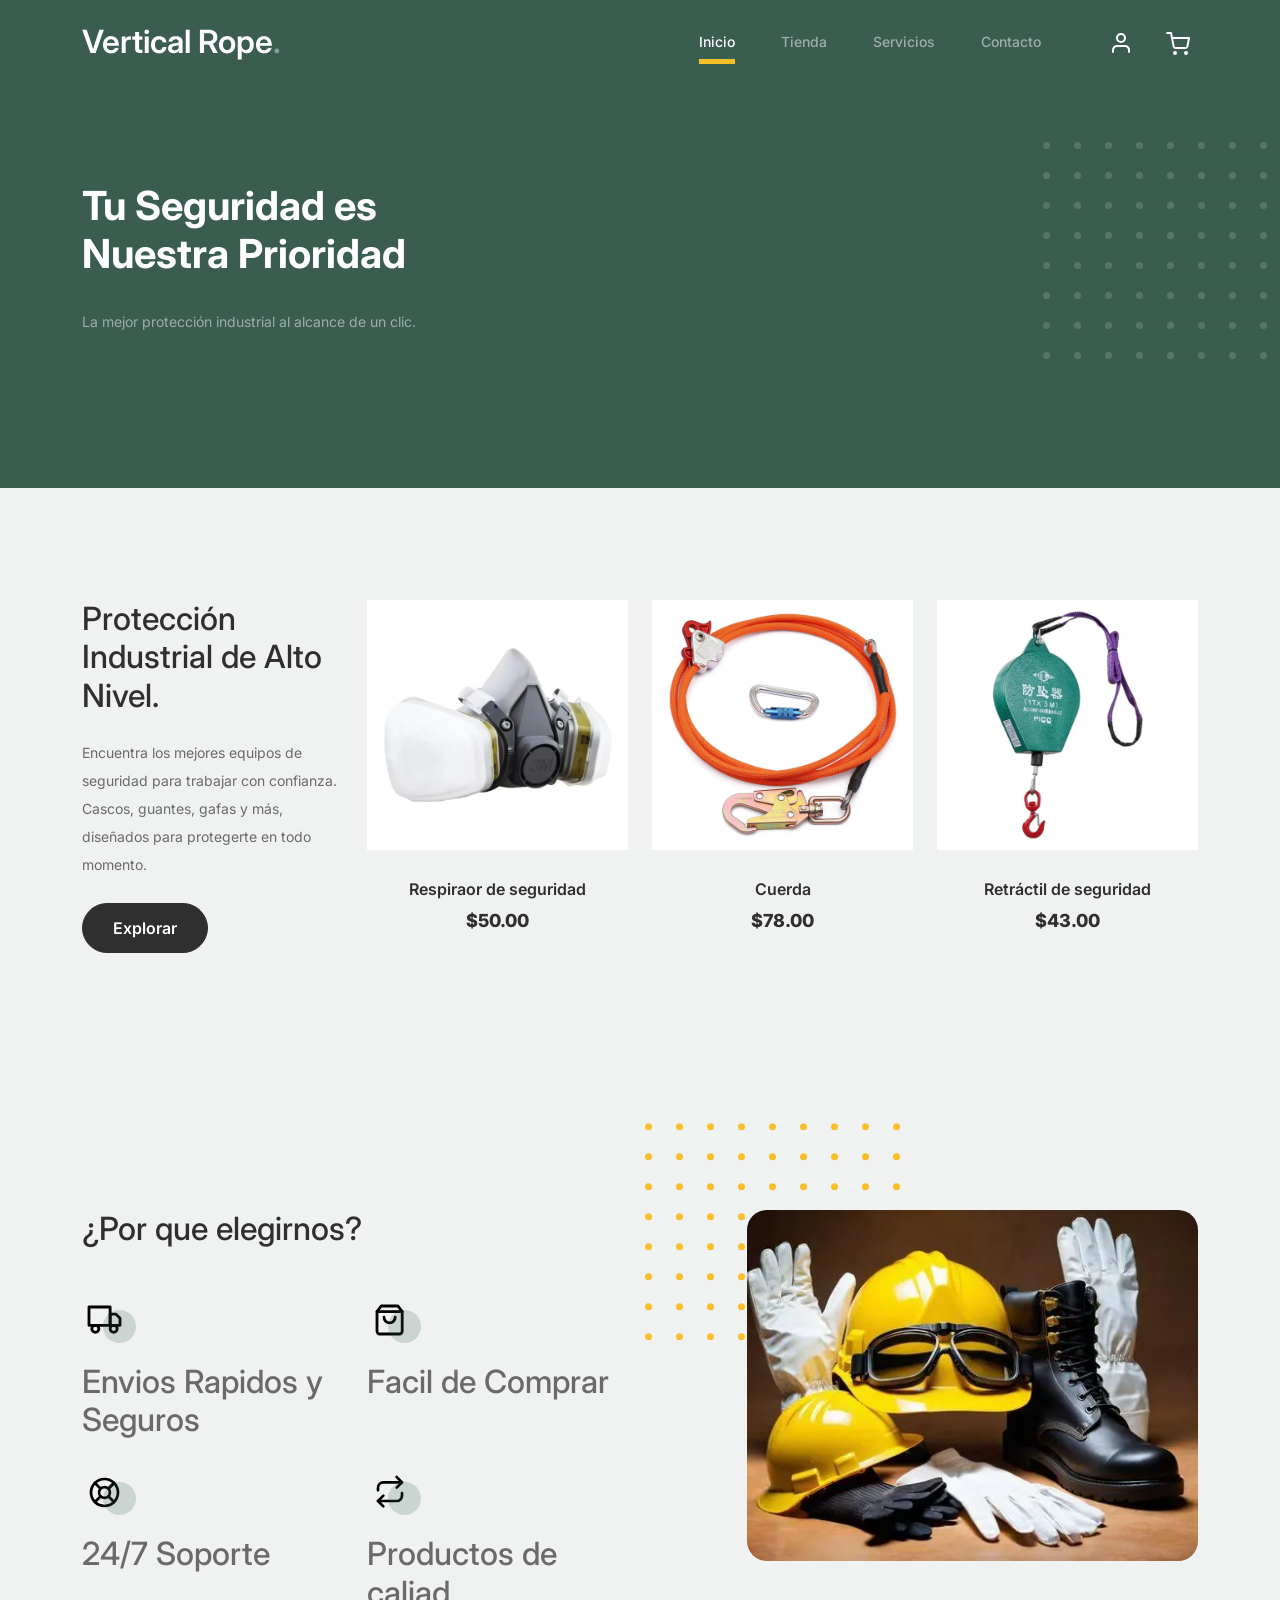
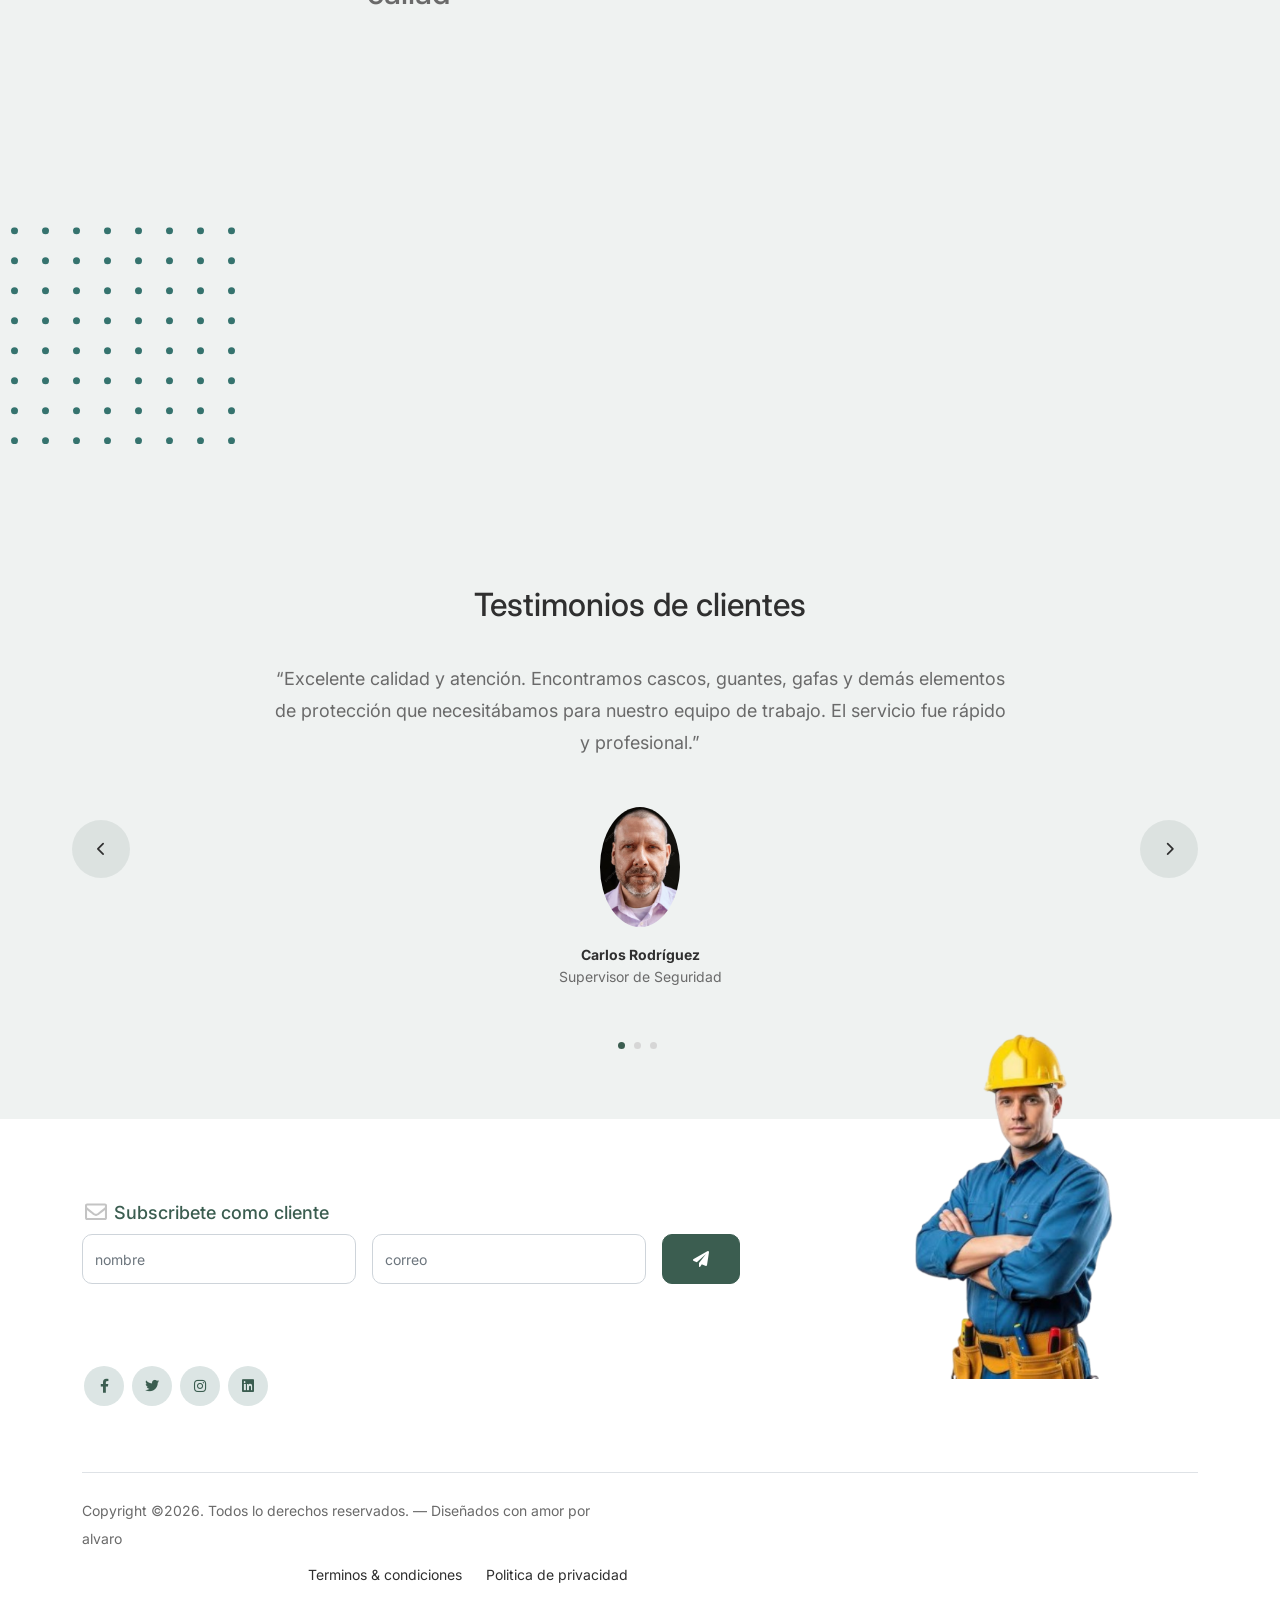
==== commit c5cdfa34: "first commit" ====
--- a/index.html
+++ b/index.html
@@ -11,7 +11,7 @@
   <meta charset="utf-8">
   <meta name="viewport" content="width=device-width, initial-scale=1, shrink-to-fit=no">
   <meta name="author" content="Untree.co">
-  <link rel="shortcut icon" href="favicon.png">
+  <link rel="shortcut icon" href="images/favicon.png.jpg">
 
   <meta name="description" content="" />
   <meta name="keywords" content="bootstrap, bootstrap4" />
@@ -21,7 +21,7 @@
 		<link href="https://cdnjs.cloudflare.com/ajax/libs/font-awesome/6.0.0-beta3/css/all.min.css" rel="stylesheet">
 		<link href="css/tiny-slider.css" rel="stylesheet">
 		<link href="css/style.css" rel="stylesheet">
-		<title>Furni Free Bootstrap 5 Template for Furniture and Interior Design Websites by Untree.co </title>
+		<title>Vertical rope</title>
 	</head>
 
 	<body>
@@ -39,12 +39,12 @@
 				<div class="collapse navbar-collapse" id="navbarsFurni">
 					<ul class="custom-navbar-nav navbar-nav ms-auto mb-2 mb-md-0">
 						<li class="nav-item active">
-							<a class="nav-link" href="index.html">Home</a>
+							<a class="nav-link" href="index.html">Inicio</a>
 						</li>
-						<li><a class="nav-link" href="shop.html">Shop</a></li>
+						<li><a class="nav-link" href="shop.html">Tienda</a></li>
 					
-						<li><a class="nav-link" href="services.html">Services</a></li>
-						<li><a class="nav-link" href="contact.html">Contact us</a></li>
+						<li><a class="nav-link" href="services.html">Servicios</a></li>
+						<li><a class="nav-link" href="contact.html">Contacto</a></li>
 					</ul>
 
 					<ul class="custom-navbar-cta navbar-nav mb-2 mb-md-0 ms-5">
